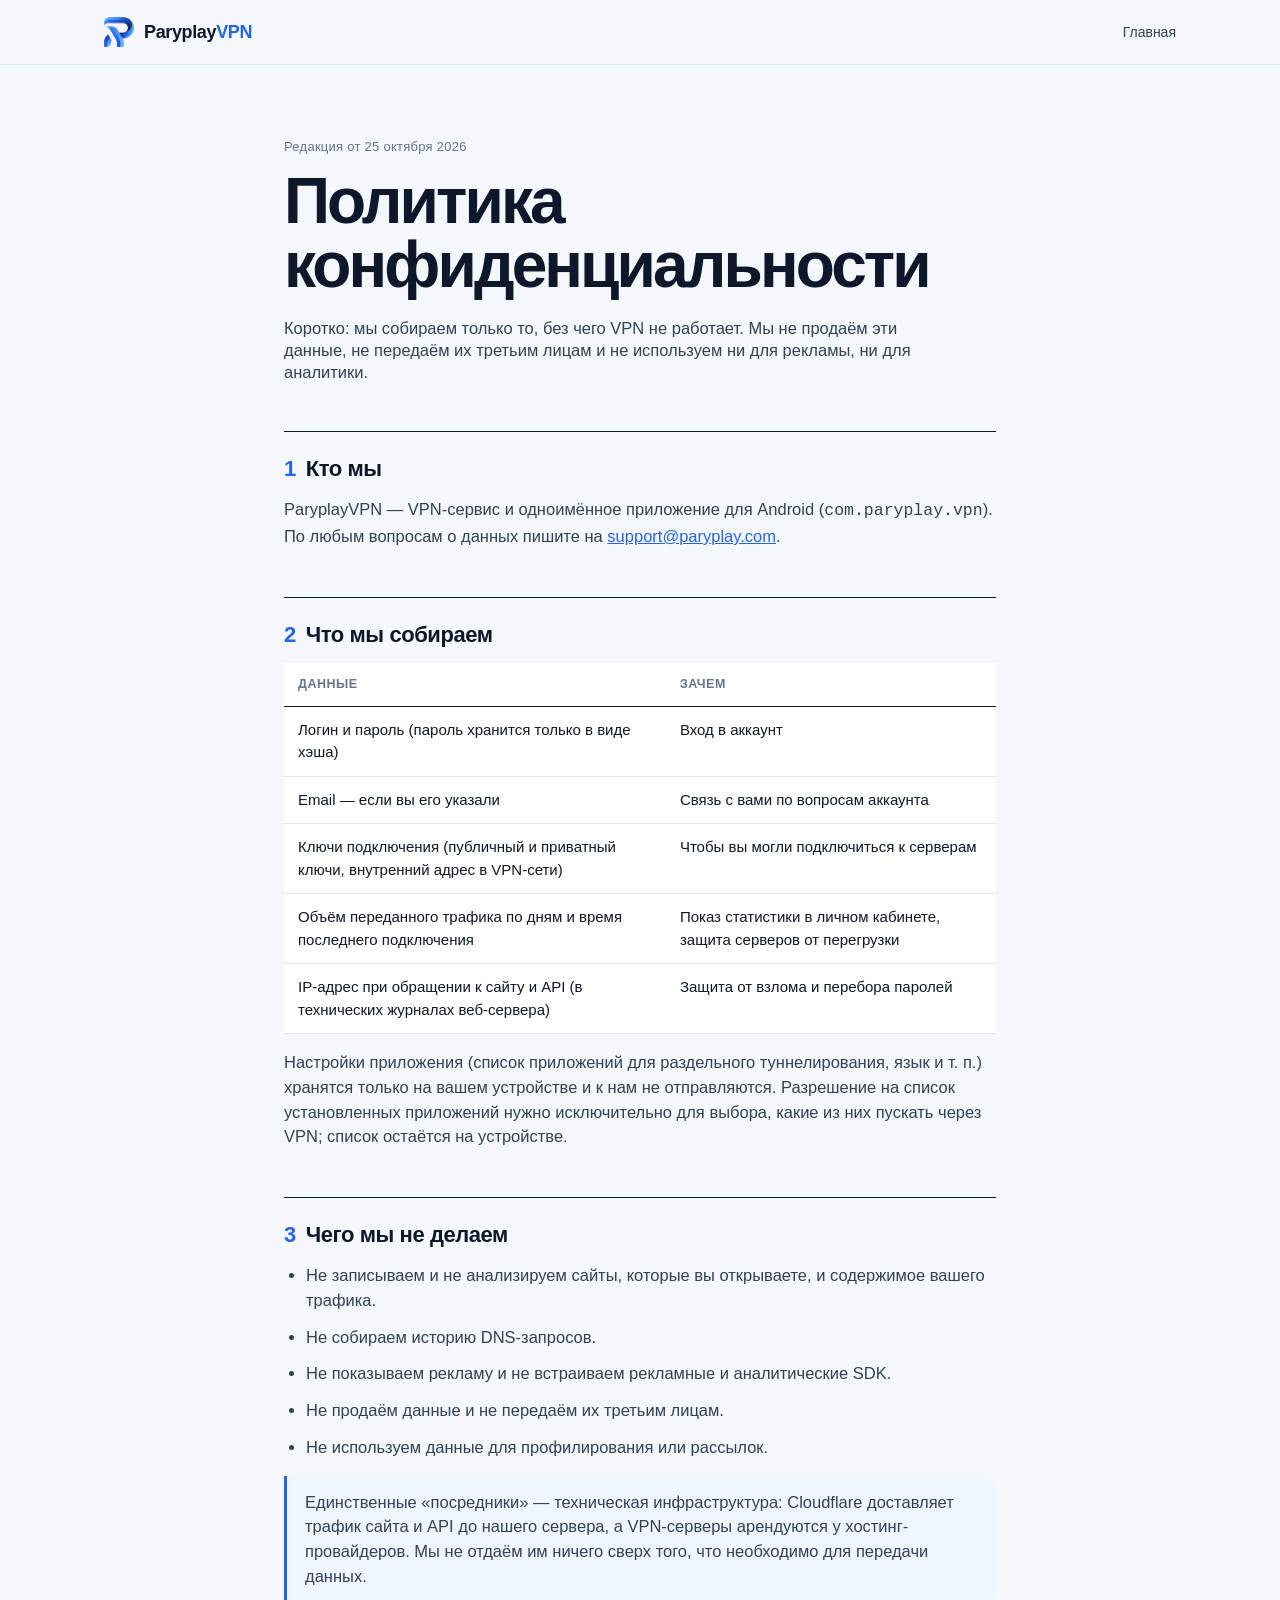
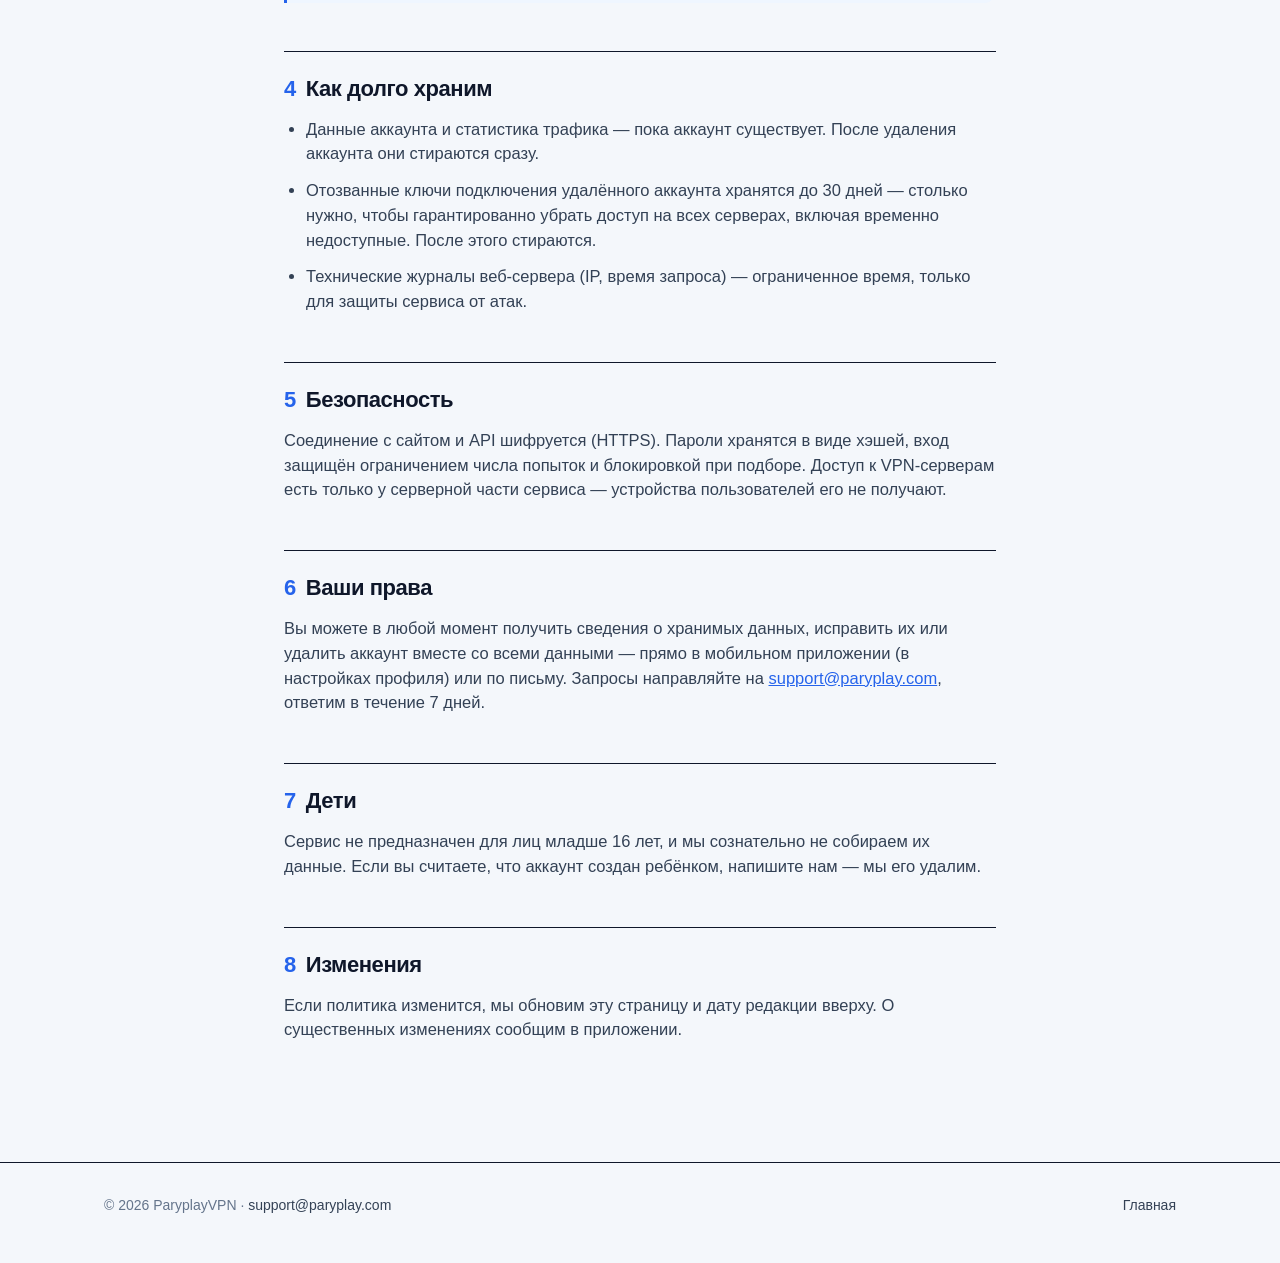
==== privacy.html @ d9c86970 "Initial commit: ParyplayVPN landing page" ====
<!DOCTYPE html>
<html lang="ru">
<head>
    <meta charset="UTF-8">
    <meta name="viewport" content="width=device-width, initial-scale=1.0">
    <title>Политика конфиденциальности — ParyplayVPN</title>
    <meta name="description" content="Какие данные собирает ParyplayVPN, зачем и как долго хранит. Мы не передаём и не используем данные ни для чего, кроме работы сервиса.">
    <link rel="icon" type="image/png" href="favicon.png">
    <link rel="stylesheet" href="site.css">
</head>
<body>
<header class="top">
    <div class="wrap">
        <a class="brand" href="./"><img src="logo.png" alt=""><span>Paryplay<b>VPN</b></span></a>
        <nav class="nav"><a href="./">Главная</a></nav>
    </div>
</header>

<main class="doc">
    <div class="eyebrow">Редакция от 25 октября 2026</div>
    <h1>Политика конфиденциальности</h1>
    <p class="lead">Коротко: мы собираем только то, без чего VPN не работает. Мы не продаём эти данные, не передаём их третьим лицам и не используем ни для рекламы, ни для аналитики.</p>

    <h2><span>1</span>Кто мы</h2>
    <p>ParyplayVPN — VPN-сервис и одноимённое приложение для Android (<code>com.paryplay.vpn</code>). По любым вопросам о данных пишите на <a href="mailto:support@paryplay.com">support@paryplay.com</a>.</p>

    <h2><span>2</span>Что мы собираем</h2>
    <table>
        <tr><th>Данные</th><th>Зачем</th></tr>
        <tr><td>Логин и пароль (пароль хранится только в виде хэша)</td><td>Вход в аккаунт</td></tr>
        <tr><td>Email — если вы его указали</td><td>Связь с вами по вопросам аккаунта</td></tr>
        <tr><td>Ключи подключения (публичный и приватный ключи, внутренний адрес в VPN-сети)</td><td>Чтобы вы могли подключиться к серверам</td></tr>
        <tr><td>Объём переданного трафика по дням и время последнего подключения</td><td>Показ статистики в личном кабинете, защита серверов от перегрузки</td></tr>
        <tr><td>IP-адрес при обращении к сайту и API (в технических журналах веб-сервера)</td><td>Защита от взлома и перебора паролей</td></tr>
    </table>
    <p>Настройки приложения (список приложений для раздельного туннелирования, язык и т. п.) хранятся только на вашем устройстве и к нам не отправляются. Разрешение на список установленных приложений нужно исключительно для выбора, какие из них пускать через VPN; список остаётся на устройстве.</p>

    <h2><span>3</span>Чего мы не делаем</h2>
    <ul>
        <li>Не записываем и не анализируем сайты, которые вы открываете, и содержимое вашего трафика.</li>
        <li>Не собираем историю DNS-запросов.</li>
        <li>Не показываем рекламу и не встраиваем рекламные и аналитические SDK.</li>
        <li>Не продаём данные и не передаём их третьим лицам.</li>
        <li>Не используем данные для профилирования или рассылок.</li>
    </ul>
    <div class="note"><p>Единственные «посредники» — техническая инфраструктура: Cloudflare доставляет трафик сайта и API до нашего сервера, а VPN-серверы арендуются у хостинг-провайдеров. Мы не отдаём им ничего сверх того, что необходимо для передачи данных.</p></div>

    <h2><span>4</span>Как долго храним</h2>
    <ul>
        <li>Данные аккаунта и статистика трафика — пока аккаунт существует. После удаления аккаунта они стираются сразу.</li>
        <li>Отозванные ключи подключения удалённого аккаунта хранятся до 30 дней — столько нужно, чтобы гарантированно убрать доступ на всех серверах, включая временно недоступные. После этого стираются.</li>
        <li>Технические журналы веб-сервера (IP, время запроса) — ограниченное время, только для защиты сервиса от атак.</li>
    </ul>

    <h2><span>5</span>Безопасность</h2>
    <p>Соединение с сайтом и API шифруется (HTTPS). Пароли хранятся в виде хэшей, вход защищён ограничением числа попыток и блокировкой при подборе. Доступ к VPN-серверам есть только у серверной части сервиса — устройства пользователей его не получают.</p>

    <h2><span>6</span>Ваши права</h2>
    <p>Вы можете в любой момент получить сведения о хранимых данных, исправить их или удалить аккаунт вместе со всеми данными — прямо в мобильном приложении (в настройках профиля) или по письму. Запросы направляйте на <a href="mailto:support@paryplay.com">support@paryplay.com</a>, ответим в течение 7 дней.</p>

    <h2><span>7</span>Дети</h2>
    <p>Сервис не предназначен для лиц младше 16 лет, и мы сознательно не собираем их данные. Если вы считаете, что аккаунт создан ребёнком, напишите нам — мы его удалим.</p>

    <h2><span>8</span>Изменения</h2>
    <p>Если политика изменится, мы обновим эту страницу и дату редакции вверху. О существенных изменениях сообщим в приложении.</p>
</main>

<footer class="foot">
    <div class="wrap">
        <div>© 2026 ParyplayVPN · <a href="mailto:support@paryplay.com">support@paryplay.com</a></div>
        <nav><a href="./">Главная</a></nav>
    </div>
</footer>
</body>
</html>
---- site.css ----
/* Общие стили публичных страниц ParyplayVPN. Палитра — как в мобильном приложении (app/lib/theme/style.dart). */
:root {
    --bg: #F4F7FB; --surface: #fff; --text: #0F172A; --text-2: #334155; --muted: #64748B;
    --line: #E2E8F0; --line-strong: #CBD5E1; --primary: #2563EB; --primary-hover: #1D4ED8;
    --primary-soft: #EFF6FF; --danger: #DC2626; --ok: #16A34A; --ease: cubic-bezier(.2, .8, .2, 1);
}
* { box-sizing: border-box; margin: 0; padding: 0; }
html { scroll-behavior: smooth; }
body {
    font-family: "Helvetica Neue", Helvetica, Arial, "Segoe UI", sans-serif; background: var(--bg); color: var(--text);
    line-height: 1.5; -webkit-font-smoothing: antialiased; overflow-x: hidden;
}
a { color: inherit; }
button, input { font: inherit; color: inherit; }
.wrap { max-width: 1120px; margin: 0 auto; padding: 0 24px; }

/* Шапка */
.top { position: sticky; top: 0; z-index: 10; background: rgba(244, 247, 251, .88); backdrop-filter: blur(12px); border-bottom: 1px solid var(--line); }
.top .wrap { display: flex; align-items: center; justify-content: space-between; height: 64px; gap: 16px; }
.brand { display: flex; align-items: center; gap: 10px; text-decoration: none; font-weight: 700; letter-spacing: -.02em; font-size: 18px; }
.brand img { width: 30px; height: 30px; }
.brand b { color: var(--primary); font-weight: 700; }
.nav { display: flex; align-items: center; gap: 28px; font-size: 14px; }
.nav a { text-decoration: none; color: var(--text-2); transition: color .15s; }
.nav a:hover { color: var(--primary); }
.nav .btn-line { padding: 8px 16px; border: 1px solid var(--text); border-radius: 999px; color: var(--text); }
.nav .btn-line:hover { background: var(--text); color: #fff; }

/* Кнопки */
.btn {
    display: inline-flex; align-items: center; justify-content: center; gap: 10px; height: 52px; padding: 0 28px; border: 0;
    border-radius: 14px; background: var(--primary); color: #fff; font-weight: 600; font-size: 16px; text-decoration: none; cursor: pointer;
    box-shadow: 0 12px 28px -12px rgba(37, 99, 235, .8); transition: background .18s var(--ease), transform .12s var(--ease);
}
.btn:hover { background: var(--primary-hover); }
.btn:active { transform: scale(.98); }
.btn.ghost { background: transparent; color: var(--text); box-shadow: inset 0 0 0 1px var(--text); }
.btn.ghost:hover { background: var(--text); color: #fff; }
.btn.danger { background: var(--danger); box-shadow: 0 12px 28px -14px rgba(220, 38, 38, .8); }
.btn:disabled { opacity: .6; cursor: wait; }

/* Типографика */
.eyebrow { font-size: 13px; color: var(--muted); letter-spacing: .02em; }
h1.huge { font-size: clamp(44px, 9vw, 112px); line-height: .95; letter-spacing: -.05em; font-weight: 800; }
h2.big { font-size: clamp(30px, 5vw, 56px); line-height: 1.02; letter-spacing: -.04em; font-weight: 800; }
.lead { font-size: clamp(18px, 2.2vw, 24px); line-height: 1.35; color: var(--text-2); max-width: 640px; }
.accent { color: var(--primary); }

/* Подвал */
.foot { border-top: 1px solid var(--text); margin-top: 120px; padding: 32px 0 48px; font-size: 14px; color: var(--muted); }
.foot .wrap { display: flex; flex-wrap: wrap; justify-content: space-between; gap: 16px 32px; }
.foot nav { display: flex; flex-wrap: wrap; gap: 8px 24px; }
.foot a { text-decoration: none; color: var(--text-2); }
.foot a:hover { color: var(--primary); }

/* Текстовые страницы (политика, удаление аккаунта) */
.doc { max-width: 760px; margin: 0 auto; padding: 72px 24px 0; }
.doc h1 { font-size: clamp(36px, 7vw, 64px); line-height: 1; letter-spacing: -.045em; font-weight: 800; margin: 12px 0 20px; }
.doc .lead { margin-bottom: 8px; }
.doc h2 { font-size: 22px; letter-spacing: -.02em; margin: 48px 0 12px; padding-top: 20px; border-top: 1px solid var(--text); }
.doc h2 span { color: var(--primary); margin-right: 10px; font-variant-numeric: tabular-nums; }
.doc p, .doc li { font-size: 16.5px; color: var(--text-2); margin-bottom: 12px; }
.doc ul { padding-left: 22px; margin-bottom: 12px; }
.doc ol.steps { list-style: none; counter-reset: s; padding: 0; }
.doc ol.steps li { counter-increment: s; position: relative; padding: 0 0 18px 56px; margin: 0; }
.doc ol.steps li::before {
    content: counter(s); position: absolute; left: 0; top: -4px; width: 38px; height: 38px; border-radius: 50%;
    background: var(--primary); color: #fff; font-weight: 700; display: grid; place-items: center;
}
.doc table { width: 100%; border-collapse: collapse; font-size: 15px; margin: 8px 0 16px; background: var(--surface); }
.doc th, .doc td { text-align: left; padding: 12px 14px; border-bottom: 1px solid var(--line); vertical-align: top; }
.doc th { font-size: 12.5px; color: var(--muted); font-weight: 600; text-transform: uppercase; letter-spacing: .04em; border-bottom-color: var(--text); }
.doc a { color: var(--primary); }
.note { background: var(--primary-soft); border-left: 3px solid var(--primary); padding: 14px 18px; border-radius: 0 12px 12px 0; margin: 16px 0; }
.note p:last-child { margin-bottom: 0; }

@media (max-width: 640px) {
    .nav a:not(.btn-line) { display: none; }
    .doc { padding-top: 40px; }
    .doc table { display: block; overflow-x: auto; }
}
@media (prefers-reduced-motion: reduce) { * { animation: none !important; transition: none !important; scroll-behavior: auto !important; } }
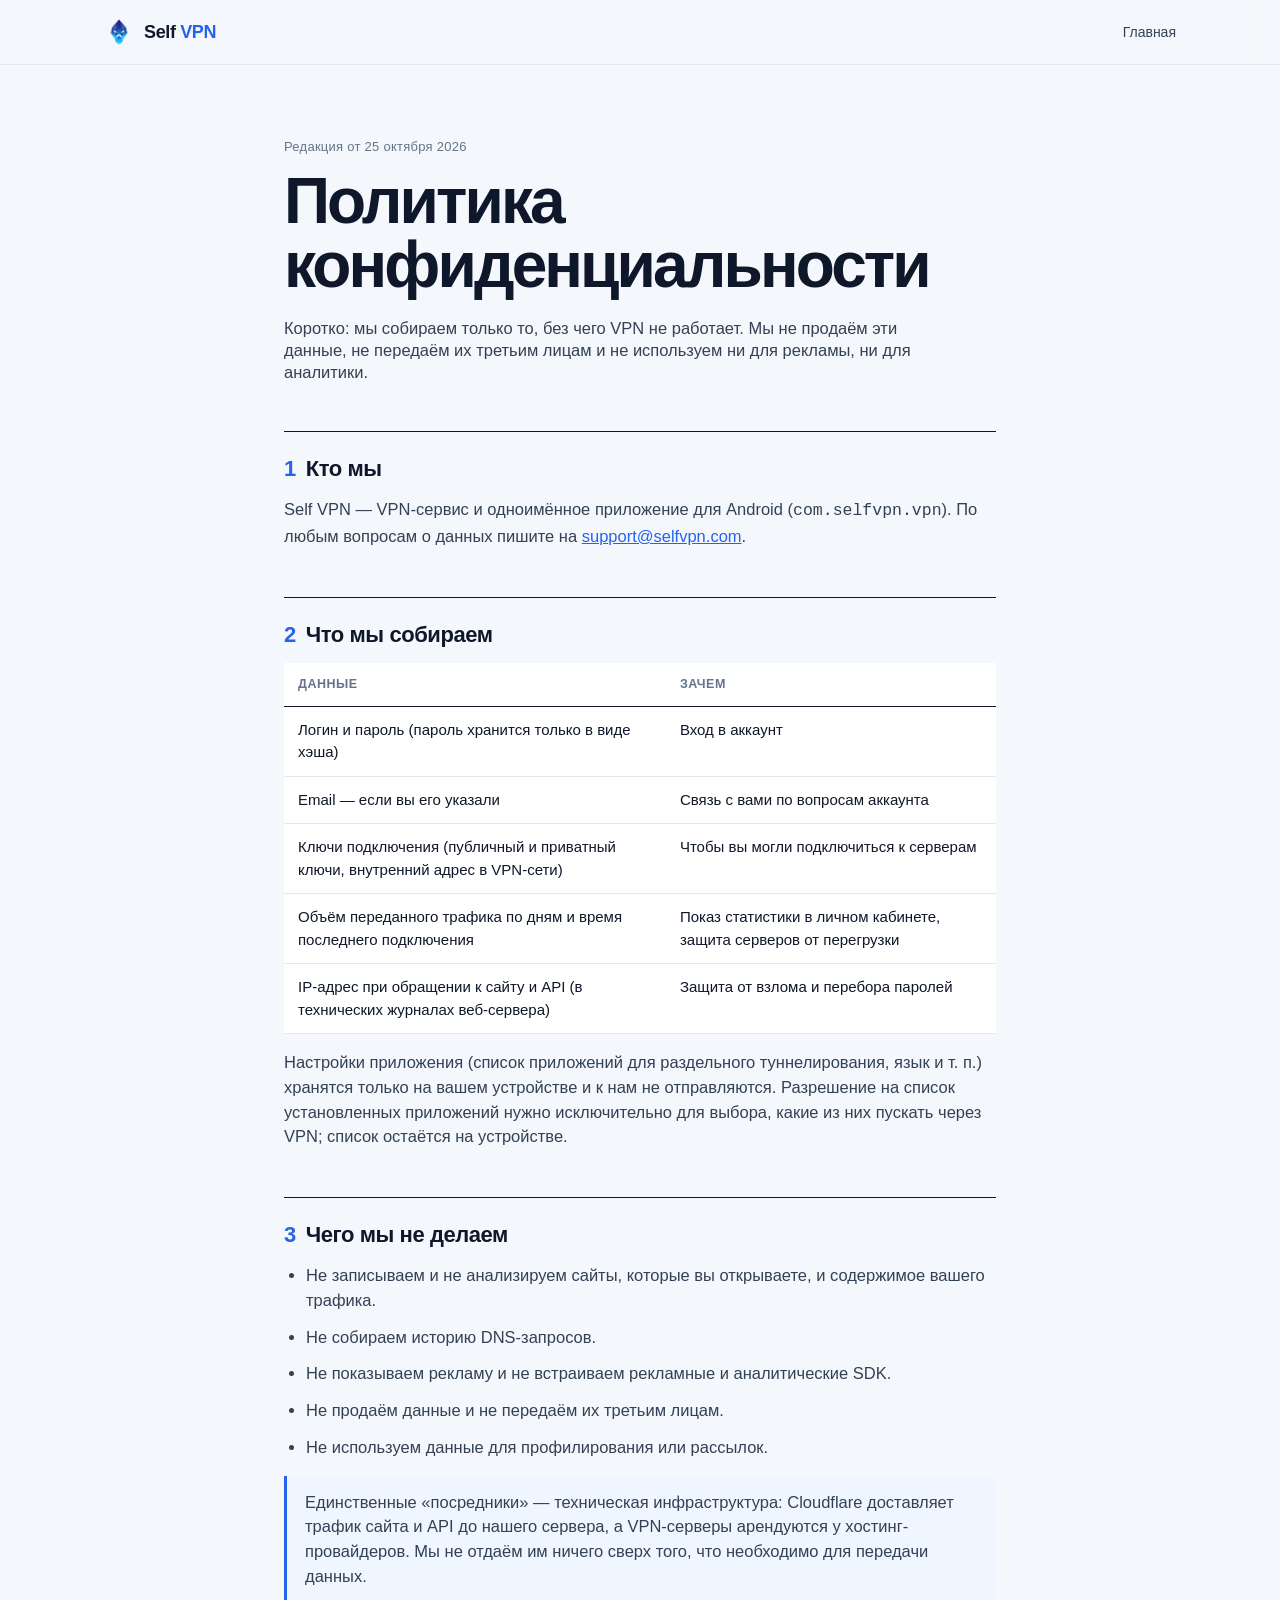
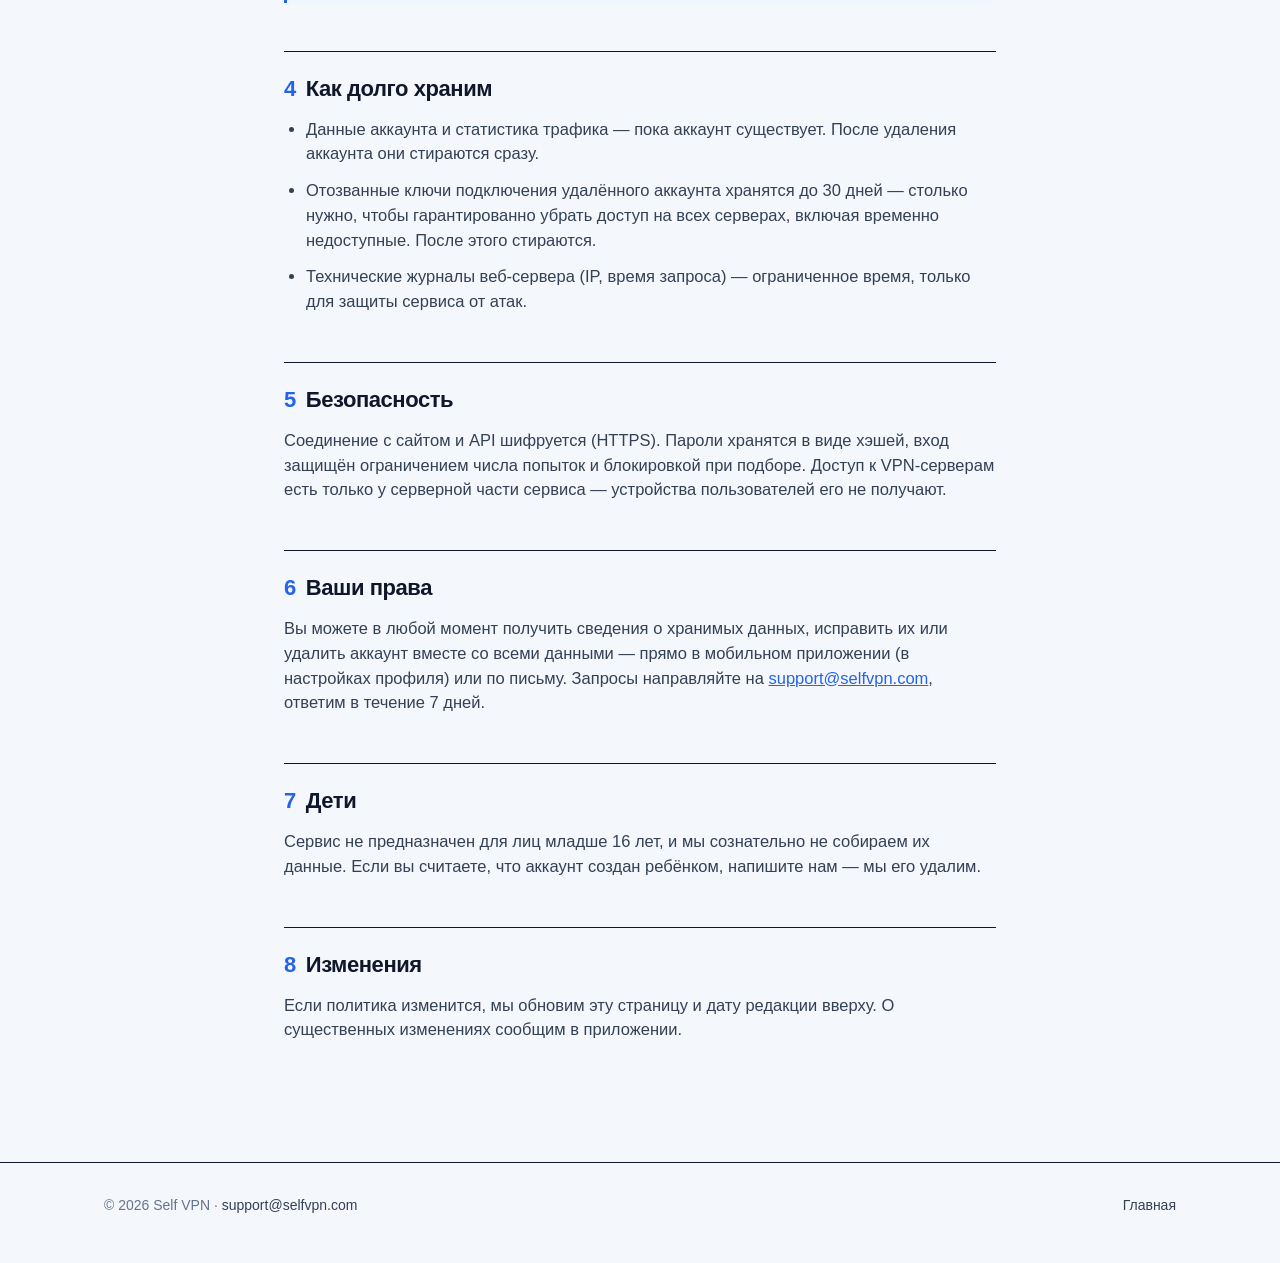
==== commit d7506d93: "feat: update branding and add hero mascot and background assets to landing page" ====
--- a/privacy.html
+++ b/privacy.html
@@ -3,15 +3,15 @@
 <head>
     <meta charset="UTF-8">
     <meta name="viewport" content="width=device-width, initial-scale=1.0">
-    <title>Политика конфиденциальности — ParyplayVPN</title>
-    <meta name="description" content="Какие данные собирает ParyplayVPN, зачем и как долго хранит. Мы не передаём и не используем данные ни для чего, кроме работы сервиса.">
+    <title>Политика конфиденциальности — Self VPN</title>
+    <meta name="description" content="Какие данные собирает Self VPN, зачем и как долго хранит. Мы не передаём и не используем данные ни для чего, кроме работы сервиса.">
     <link rel="icon" type="image/png" href="favicon.png">
     <link rel="stylesheet" href="site.css">
 </head>
 <body>
 <header class="top">
     <div class="wrap">
-        <a class="brand" href="./"><img src="logo.png" alt=""><span>Paryplay<b>VPN</b></span></a>
+        <a class="brand" href="./"><img src="logo.png" alt=""><span>Self <b>VPN</b></span></a>
         <nav class="nav"><a href="./">Главная</a></nav>
     </div>
 </header>
@@ -22,7 +22,7 @@
     <p class="lead">Коротко: мы собираем только то, без чего VPN не работает. Мы не продаём эти данные, не передаём их третьим лицам и не используем ни для рекламы, ни для аналитики.</p>
 
     <h2><span>1</span>Кто мы</h2>
-    <p>ParyplayVPN — VPN-сервис и одноимённое приложение для Android (<code>com.paryplay.vpn</code>). По любым вопросам о данных пишите на <a href="mailto:support@paryplay.com">support@paryplay.com</a>.</p>
+    <p>Self VPN — VPN-сервис и одноимённое приложение для Android (<code>com.selfvpn.vpn</code>). По любым вопросам о данных пишите на <a href="mailto:support@selfvpn.com">support@selfvpn.com</a>.</p>
 
     <h2><span>2</span>Что мы собираем</h2>
     <table>
@@ -56,7 +56,7 @@
     <p>Соединение с сайтом и API шифруется (HTTPS). Пароли хранятся в виде хэшей, вход защищён ограничением числа попыток и блокировкой при подборе. Доступ к VPN-серверам есть только у серверной части сервиса — устройства пользователей его не получают.</p>
 
     <h2><span>6</span>Ваши права</h2>
-    <p>Вы можете в любой момент получить сведения о хранимых данных, исправить их или удалить аккаунт вместе со всеми данными — прямо в мобильном приложении (в настройках профиля) или по письму. Запросы направляйте на <a href="mailto:support@paryplay.com">support@paryplay.com</a>, ответим в течение 7 дней.</p>
+    <p>Вы можете в любой момент получить сведения о хранимых данных, исправить их или удалить аккаунт вместе со всеми данными — прямо в мобильном приложении (в настройках профиля) или по письму. Запросы направляйте на <a href="mailto:support@selfvpn.com">support@selfvpn.com</a>, ответим в течение 7 дней.</p>
 
     <h2><span>7</span>Дети</h2>
     <p>Сервис не предназначен для лиц младше 16 лет, и мы сознательно не собираем их данные. Если вы считаете, что аккаунт создан ребёнком, напишите нам — мы его удалим.</p>
@@ -67,7 +67,7 @@
 
 <footer class="foot">
     <div class="wrap">
-        <div>© 2026 ParyplayVPN · <a href="mailto:support@paryplay.com">support@paryplay.com</a></div>
+        <div>© 2026 Self VPN · <a href="mailto:support@selfvpn.com">support@selfvpn.com</a></div>
         <nav><a href="./">Главная</a></nav>
     </div>
 </footer>
--- a/site.css
+++ b/site.css
@@ -1,4 +1,4 @@
-/* Общие стили публичных страниц ParyplayVPN. Палитра — как в мобильном приложении (app/lib/theme/style.dart). */
+/* Общие стили публичных страниц Self VPN. Палитра — как в мобильном приложении (app/lib/theme/style.dart). */
 :root {
     --bg: #F4F7FB; --surface: #fff; --text: #0F172A; --text-2: #334155; --muted: #64748B;
     --line: #E2E8F0; --line-strong: #CBD5E1; --primary: #2563EB; --primary-hover: #1D4ED8;
@@ -80,3 +80,35 @@
     .doc table { display: block; overflow-x: auto; }
 }
 @media (prefers-reduced-motion: reduce) { * { animation: none !important; transition: none !important; scroll-behavior: auto !important; } }
+
+/* Hero Mascot Background Accent */
+.hero { position: relative; }
+.hero-mascot {
+    position: absolute; right: -10px; top: 15px; width: 320px; max-width: 45vw; opacity: 0.14; pointer-events: none;
+    filter: drop-shadow(0 20px 40px rgba(37, 99, 235, 0.35));
+    animation: mascotFloat 8s ease-in-out infinite alternate;
+    z-index: 0;
+}
+@keyframes mascotFloat {
+    0% { transform: translateY(0px) rotate(0deg); }
+    100% { transform: translateY(-14px) rotate(2deg); }
+}
+.phone-box { position: relative; z-index: 1; }
+.hero > div:first-child { position: relative; z-index: 1; }
+
+.screen {
+    background: #F4F7FB;
+    position: relative; overflow: hidden;
+}
+.screen::before {
+    content: ""; position: absolute; right: -18%; top: 25%; width: 85%; height: 55%;
+    background: url('mascot_hero.png') center/contain no-repeat;
+    opacity: 0.08; pointer-events: none;
+}
+
+.final {
+    position: relative; overflow: hidden;
+    background: #0F172A url('card_bg.jpg') center/cover no-repeat !important;
+    box-shadow: 0 30px 60px -20px rgba(15, 23, 42, 0.55);
+}
+.brand img { border-radius: 7px; }
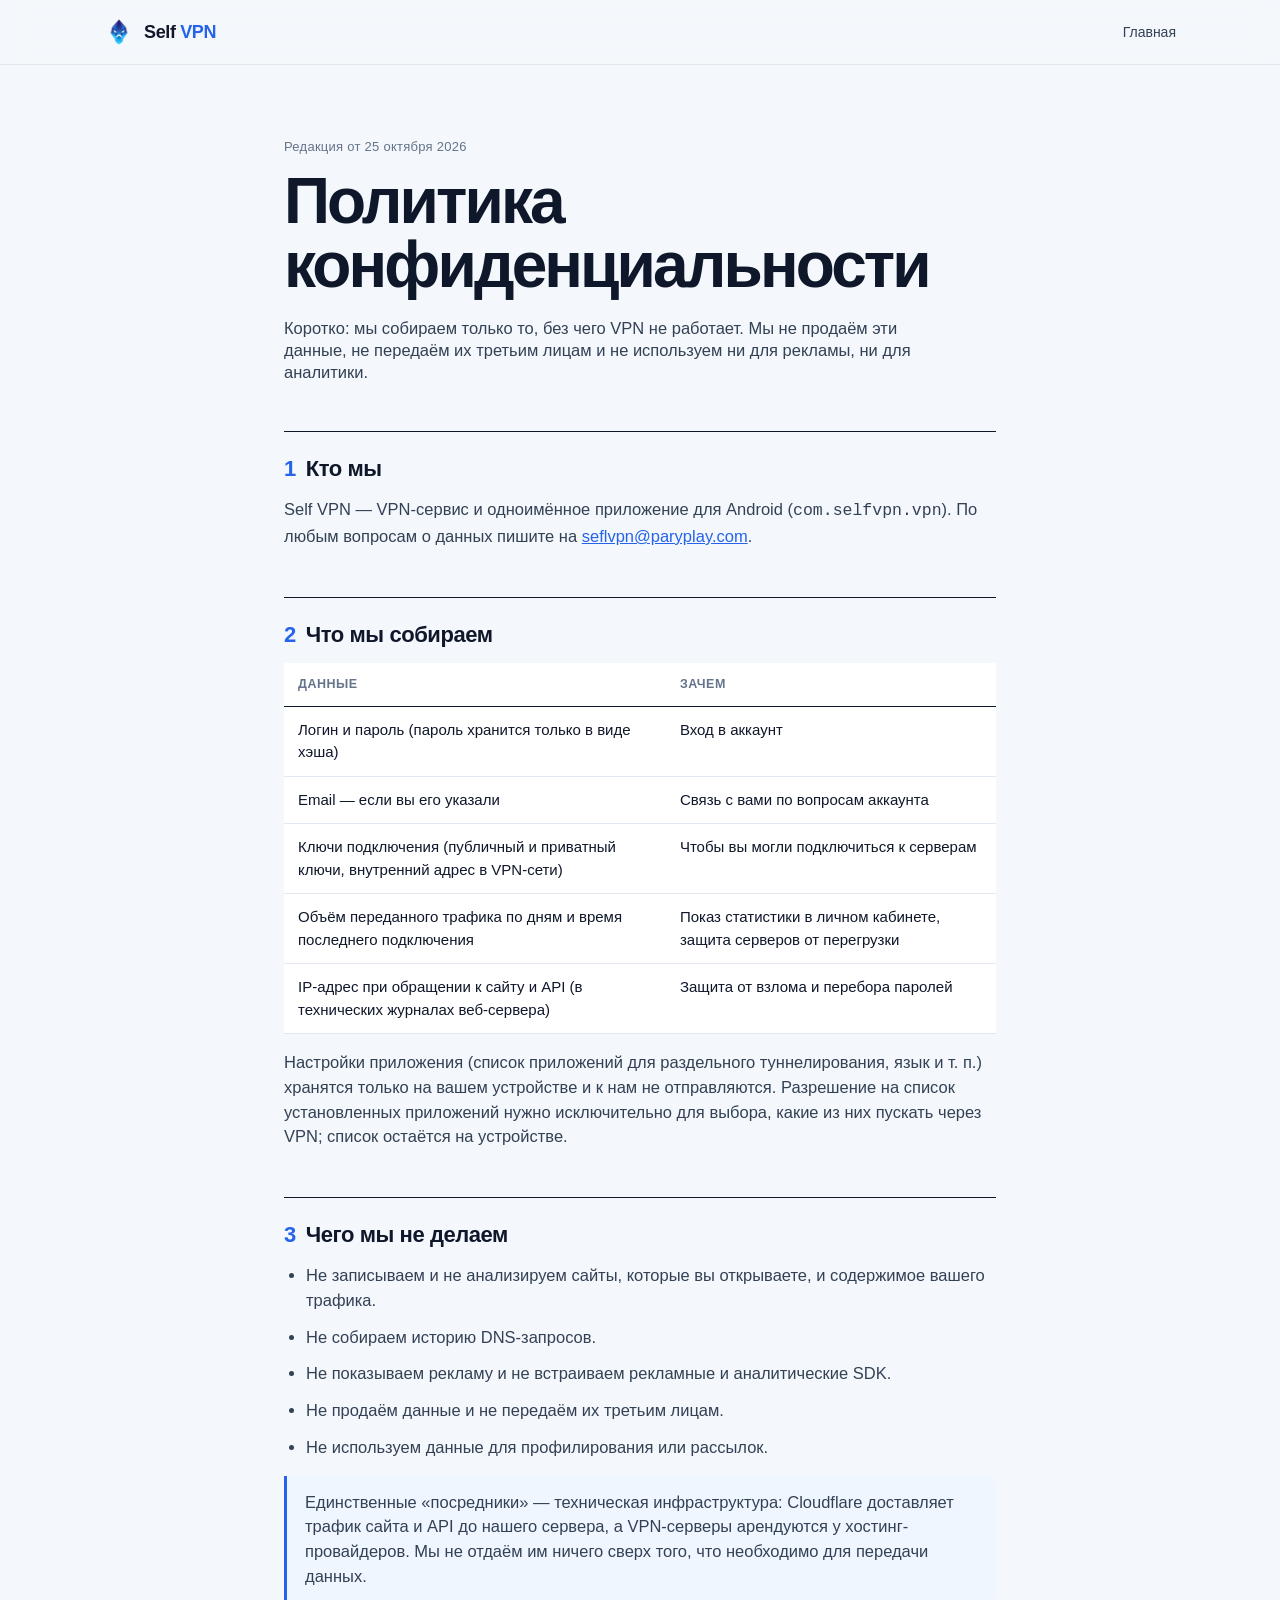
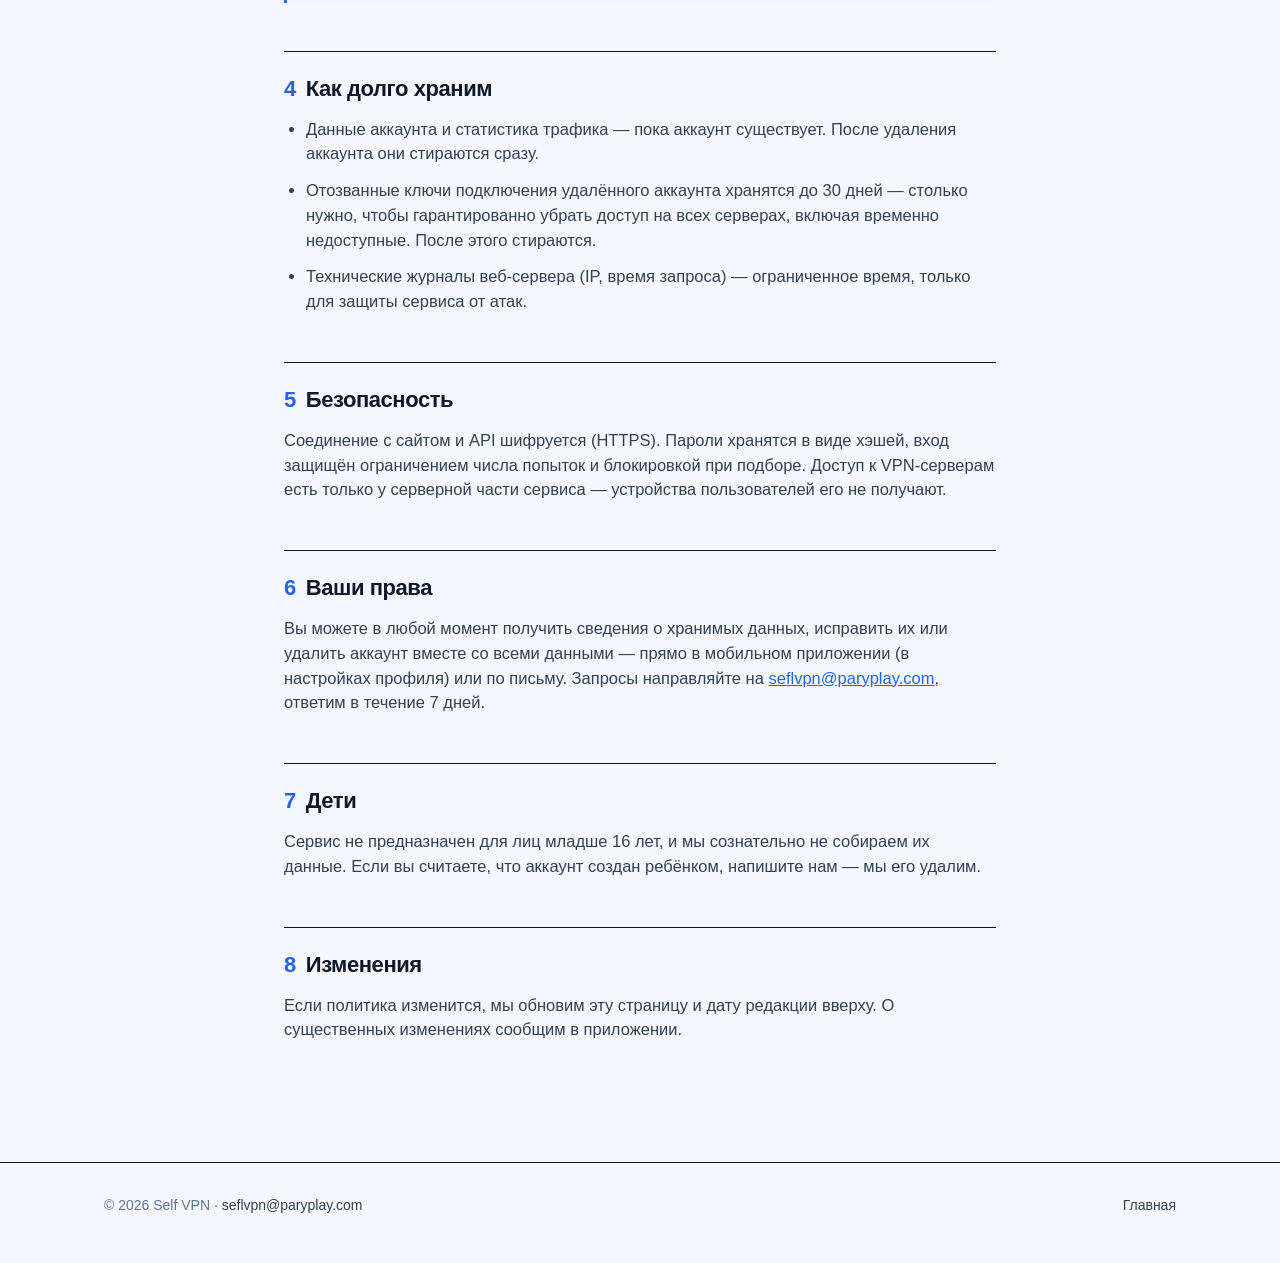
==== commit eee5c85e: "update privacy policy and landing page content" ====
--- a/privacy.html
+++ b/privacy.html
@@ -1,75 +1,114 @@
 <!DOCTYPE html>
 <html lang="ru">
+
 <head>
     <meta charset="UTF-8">
     <meta name="viewport" content="width=device-width, initial-scale=1.0">
     <title>Политика конфиденциальности — Self VPN</title>
-    <meta name="description" content="Какие данные собирает Self VPN, зачем и как долго хранит. Мы не передаём и не используем данные ни для чего, кроме работы сервиса.">
+    <meta name="description"
+        content="Какие данные собирает Self VPN, зачем и как долго хранит. Мы не передаём и не используем данные ни для чего, кроме работы сервиса.">
     <link rel="icon" type="image/png" href="favicon.png">
     <link rel="stylesheet" href="site.css">
 </head>
+
 <body>
-<header class="top">
-    <div class="wrap">
-        <a class="brand" href="./"><img src="logo.png" alt=""><span>Self <b>VPN</b></span></a>
-        <nav class="nav"><a href="./">Главная</a></nav>
-    </div>
-</header>
+    <header class="top">
+        <div class="wrap">
+            <a class="brand" href="./"><img src="logo.png" alt=""><span>Self <b>VPN</b></span></a>
+            <nav class="nav"><a href="./">Главная</a></nav>
+        </div>
+    </header>
 
-<main class="doc">
-    <div class="eyebrow">Редакция от 25 октября 2026</div>
-    <h1>Политика конфиденциальности</h1>
-    <p class="lead">Коротко: мы собираем только то, без чего VPN не работает. Мы не продаём эти данные, не передаём их третьим лицам и не используем ни для рекламы, ни для аналитики.</p>
+    <main class="doc">
+        <div class="eyebrow">Редакция от 25 октября 2026</div>
+        <h1>Политика конфиденциальности</h1>
+        <p class="lead">Коротко: мы собираем только то, без чего VPN не работает. Мы не продаём эти данные, не передаём
+            их третьим лицам и не используем ни для рекламы, ни для аналитики.</p>
 
-    <h2><span>1</span>Кто мы</h2>
-    <p>Self VPN — VPN-сервис и одноимённое приложение для Android (<code>com.selfvpn.vpn</code>). По любым вопросам о данных пишите на <a href="mailto:support@selfvpn.com">support@selfvpn.com</a>.</p>
+        <h2><span>1</span>Кто мы</h2>
+        <p>Self VPN — VPN-сервис и одноимённое приложение для Android (<code>com.selfvpn.vpn</code>). По любым вопросам
+            о данных пишите на <a href="mailto:seflvpn@paryplay.com">seflvpn@paryplay.com</a>.</p>
 
-    <h2><span>2</span>Что мы собираем</h2>
-    <table>
-        <tr><th>Данные</th><th>Зачем</th></tr>
-        <tr><td>Логин и пароль (пароль хранится только в виде хэша)</td><td>Вход в аккаунт</td></tr>
-        <tr><td>Email — если вы его указали</td><td>Связь с вами по вопросам аккаунта</td></tr>
-        <tr><td>Ключи подключения (публичный и приватный ключи, внутренний адрес в VPN-сети)</td><td>Чтобы вы могли подключиться к серверам</td></tr>
-        <tr><td>Объём переданного трафика по дням и время последнего подключения</td><td>Показ статистики в личном кабинете, защита серверов от перегрузки</td></tr>
-        <tr><td>IP-адрес при обращении к сайту и API (в технических журналах веб-сервера)</td><td>Защита от взлома и перебора паролей</td></tr>
-    </table>
-    <p>Настройки приложения (список приложений для раздельного туннелирования, язык и т. п.) хранятся только на вашем устройстве и к нам не отправляются. Разрешение на список установленных приложений нужно исключительно для выбора, какие из них пускать через VPN; список остаётся на устройстве.</p>
+        <h2><span>2</span>Что мы собираем</h2>
+        <table>
+            <tr>
+                <th>Данные</th>
+                <th>Зачем</th>
+            </tr>
+            <tr>
+                <td>Логин и пароль (пароль хранится только в виде хэша)</td>
+                <td>Вход в аккаунт</td>
+            </tr>
+            <tr>
+                <td>Email — если вы его указали</td>
+                <td>Связь с вами по вопросам аккаунта</td>
+            </tr>
+            <tr>
+                <td>Ключи подключения (публичный и приватный ключи, внутренний адрес в VPN-сети)</td>
+                <td>Чтобы вы могли подключиться к серверам</td>
+            </tr>
+            <tr>
+                <td>Объём переданного трафика по дням и время последнего подключения</td>
+                <td>Показ статистики в личном кабинете, защита серверов от перегрузки</td>
+            </tr>
+            <tr>
+                <td>IP-адрес при обращении к сайту и API (в технических журналах веб-сервера)</td>
+                <td>Защита от взлома и перебора паролей</td>
+            </tr>
+        </table>
+        <p>Настройки приложения (список приложений для раздельного туннелирования, язык и т. п.) хранятся только на
+            вашем устройстве и к нам не отправляются. Разрешение на список установленных приложений нужно исключительно
+            для выбора, какие из них пускать через VPN; список остаётся на устройстве.</p>
 
-    <h2><span>3</span>Чего мы не делаем</h2>
-    <ul>
-        <li>Не записываем и не анализируем сайты, которые вы открываете, и содержимое вашего трафика.</li>
-        <li>Не собираем историю DNS-запросов.</li>
-        <li>Не показываем рекламу и не встраиваем рекламные и аналитические SDK.</li>
-        <li>Не продаём данные и не передаём их третьим лицам.</li>
-        <li>Не используем данные для профилирования или рассылок.</li>
-    </ul>
-    <div class="note"><p>Единственные «посредники» — техническая инфраструктура: Cloudflare доставляет трафик сайта и API до нашего сервера, а VPN-серверы арендуются у хостинг-провайдеров. Мы не отдаём им ничего сверх того, что необходимо для передачи данных.</p></div>
+        <h2><span>3</span>Чего мы не делаем</h2>
+        <ul>
+            <li>Не записываем и не анализируем сайты, которые вы открываете, и содержимое вашего трафика.</li>
+            <li>Не собираем историю DNS-запросов.</li>
+            <li>Не показываем рекламу и не встраиваем рекламные и аналитические SDK.</li>
+            <li>Не продаём данные и не передаём их третьим лицам.</li>
+            <li>Не используем данные для профилирования или рассылок.</li>
+        </ul>
+        <div class="note">
+            <p>Единственные «посредники» — техническая инфраструктура: Cloudflare доставляет трафик сайта и API до
+                нашего сервера, а VPN-серверы арендуются у хостинг-провайдеров. Мы не отдаём им ничего сверх того, что
+                необходимо для передачи данных.</p>
+        </div>
 
-    <h2><span>4</span>Как долго храним</h2>
-    <ul>
-        <li>Данные аккаунта и статистика трафика — пока аккаунт существует. После удаления аккаунта они стираются сразу.</li>
-        <li>Отозванные ключи подключения удалённого аккаунта хранятся до 30 дней — столько нужно, чтобы гарантированно убрать доступ на всех серверах, включая временно недоступные. После этого стираются.</li>
-        <li>Технические журналы веб-сервера (IP, время запроса) — ограниченное время, только для защиты сервиса от атак.</li>
-    </ul>
+        <h2><span>4</span>Как долго храним</h2>
+        <ul>
+            <li>Данные аккаунта и статистика трафика — пока аккаунт существует. После удаления аккаунта они стираются
+                сразу.</li>
+            <li>Отозванные ключи подключения удалённого аккаунта хранятся до 30 дней — столько нужно, чтобы
+                гарантированно убрать доступ на всех серверах, включая временно недоступные. После этого стираются.</li>
+            <li>Технические журналы веб-сервера (IP, время запроса) — ограниченное время, только для защиты сервиса от
+                атак.</li>
+        </ul>
 
-    <h2><span>5</span>Безопасность</h2>
-    <p>Соединение с сайтом и API шифруется (HTTPS). Пароли хранятся в виде хэшей, вход защищён ограничением числа попыток и блокировкой при подборе. Доступ к VPN-серверам есть только у серверной части сервиса — устройства пользователей его не получают.</p>
+        <h2><span>5</span>Безопасность</h2>
+        <p>Соединение с сайтом и API шифруется (HTTPS). Пароли хранятся в виде хэшей, вход защищён ограничением числа
+            попыток и блокировкой при подборе. Доступ к VPN-серверам есть только у серверной части сервиса — устройства
+            пользователей его не получают.</p>
 
-    <h2><span>6</span>Ваши права</h2>
-    <p>Вы можете в любой момент получить сведения о хранимых данных, исправить их или удалить аккаунт вместе со всеми данными — прямо в мобильном приложении (в настройках профиля) или по письму. Запросы направляйте на <a href="mailto:support@selfvpn.com">support@selfvpn.com</a>, ответим в течение 7 дней.</p>
+        <h2><span>6</span>Ваши права</h2>
+        <p>Вы можете в любой момент получить сведения о хранимых данных, исправить их или удалить аккаунт вместе со
+            всеми данными — прямо в мобильном приложении (в настройках профиля) или по письму. Запросы направляйте на <a
+                href="mailto:seflvpn@paryplay.com">seflvpn@paryplay.com</a>, ответим в течение 7 дней.</p>
 
-    <h2><span>7</span>Дети</h2>
-    <p>Сервис не предназначен для лиц младше 16 лет, и мы сознательно не собираем их данные. Если вы считаете, что аккаунт создан ребёнком, напишите нам — мы его удалим.</p>
+        <h2><span>7</span>Дети</h2>
+        <p>Сервис не предназначен для лиц младше 16 лет, и мы сознательно не собираем их данные. Если вы считаете, что
+            аккаунт создан ребёнком, напишите нам — мы его удалим.</p>
 
-    <h2><span>8</span>Изменения</h2>
-    <p>Если политика изменится, мы обновим эту страницу и дату редакции вверху. О существенных изменениях сообщим в приложении.</p>
-</main>
+        <h2><span>8</span>Изменения</h2>
+        <p>Если политика изменится, мы обновим эту страницу и дату редакции вверху. О существенных изменениях сообщим в
+            приложении.</p>
+    </main>
 
-<footer class="foot">
-    <div class="wrap">
-        <div>© 2026 Self VPN · <a href="mailto:support@selfvpn.com">support@selfvpn.com</a></div>
-        <nav><a href="./">Главная</a></nav>
-    </div>
-</footer>
+    <footer class="foot">
+        <div class="wrap">
+            <div>© 2026 Self VPN · <a href="mailto:seflvpn@paryplay.com">seflvpn@paryplay.com</a></div>
+            <nav><a href="./">Главная</a></nav>
+        </div>
+    </footer>
 </body>
-</html>
+
+</html>
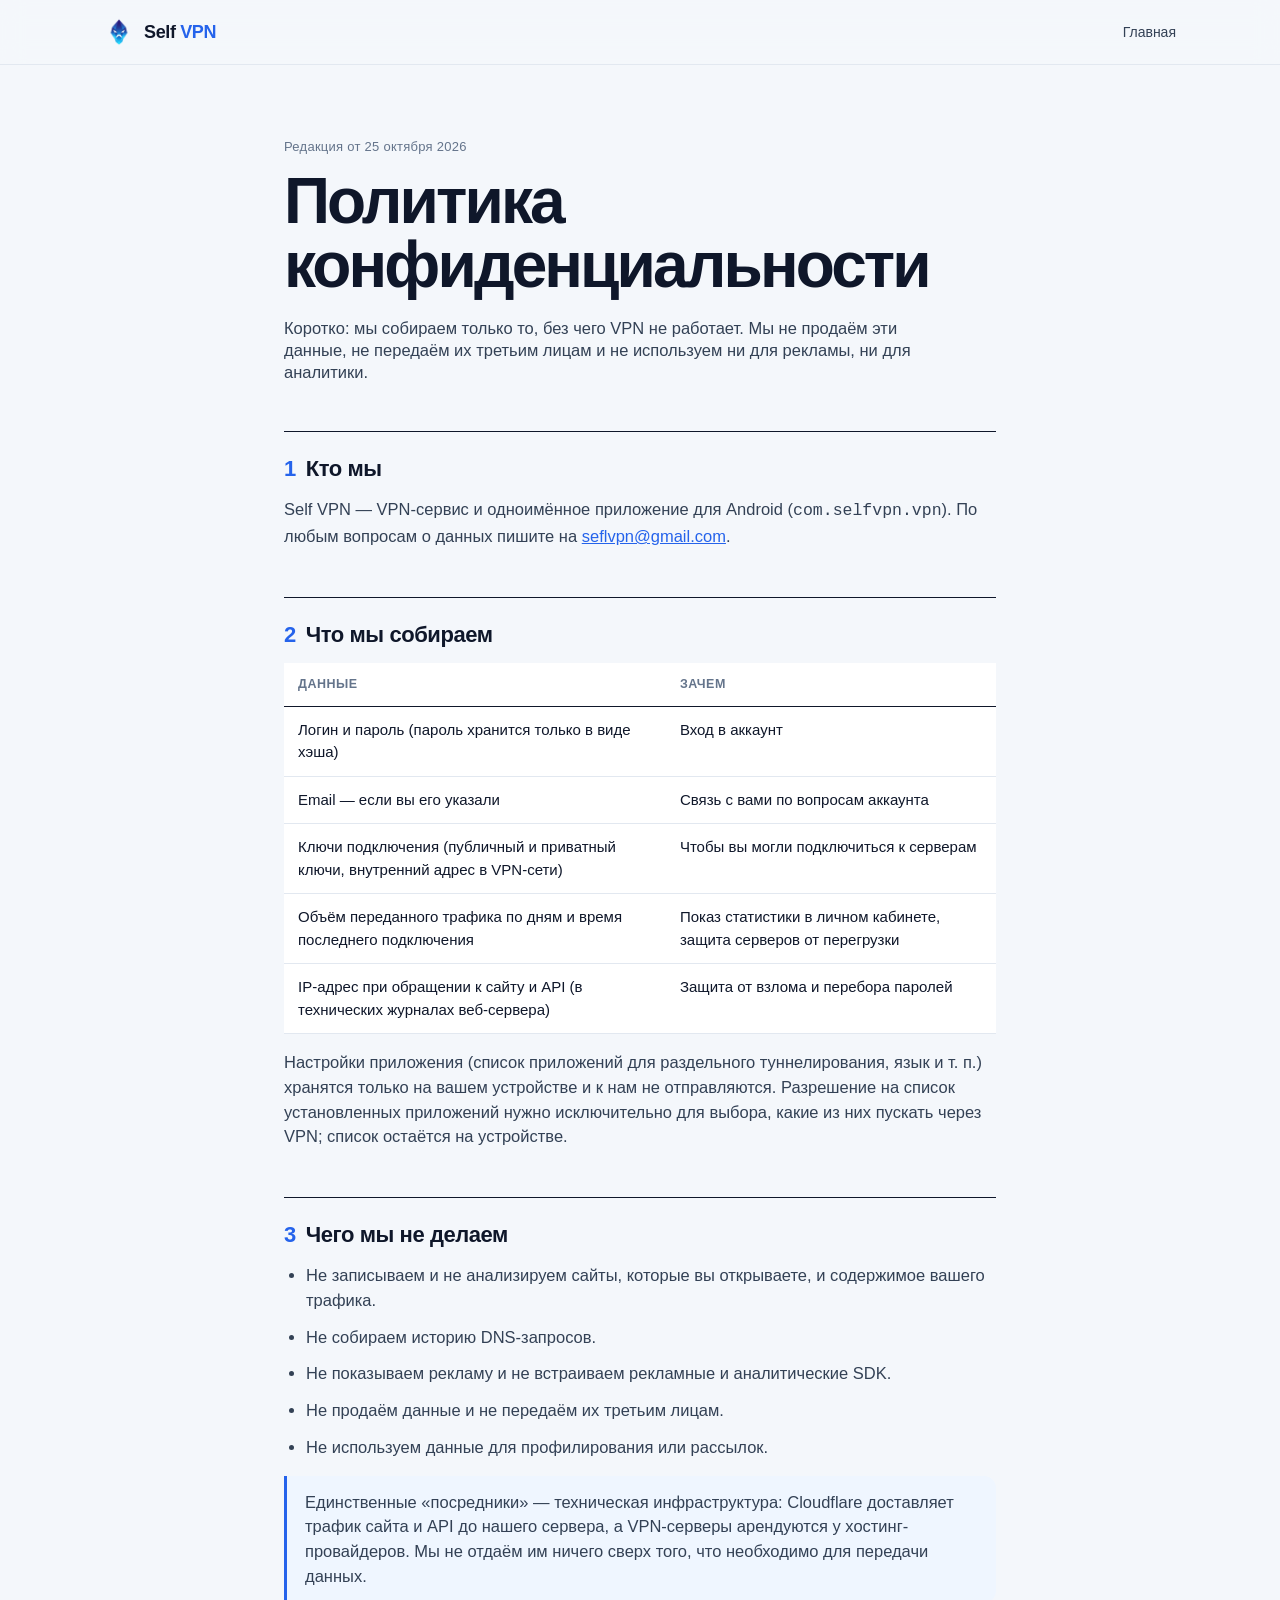
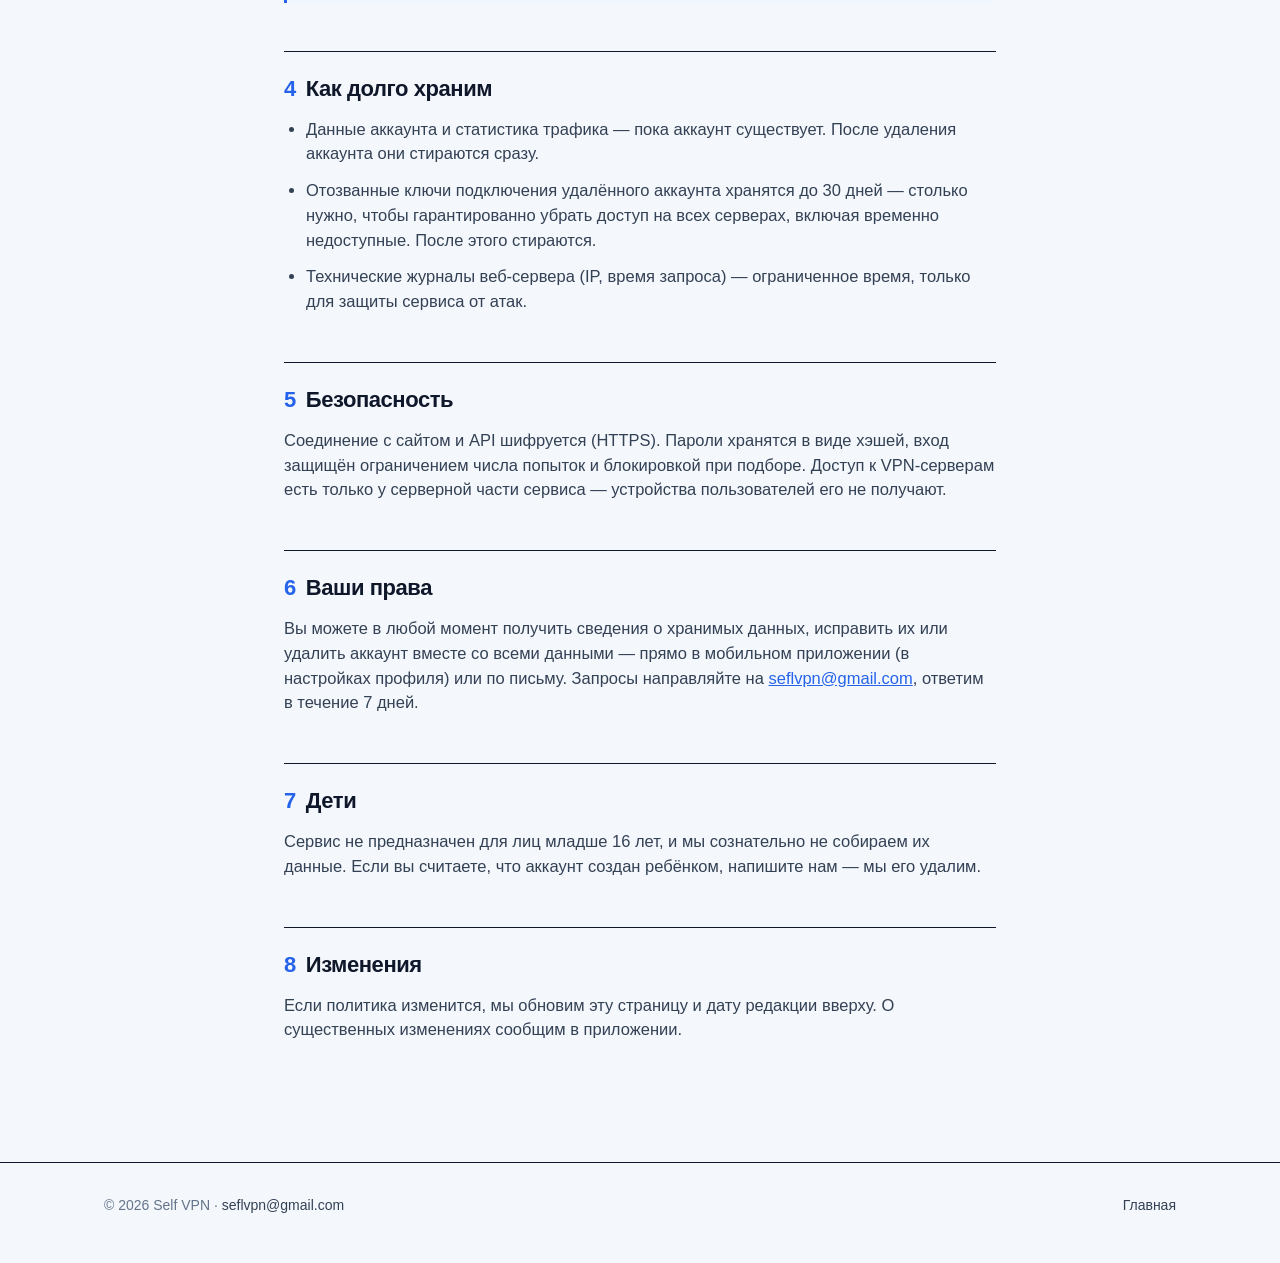
==== commit c32de086: "update privacy policy and landing page content" ====
--- a/privacy.html
+++ b/privacy.html
@@ -27,7 +27,7 @@
 
         <h2><span>1</span>Кто мы</h2>
         <p>Self VPN — VPN-сервис и одноимённое приложение для Android (<code>com.selfvpn.vpn</code>). По любым вопросам
-            о данных пишите на <a href="mailto:seflvpn@paryplay.com">seflvpn@paryplay.com</a>.</p>
+            о данных пишите на <a href="mailto:seflvpn@gmail.com">seflvpn@gmail.com</a>.</p>
 
         <h2><span>2</span>Что мы собираем</h2>
         <table>
@@ -92,7 +92,7 @@
         <h2><span>6</span>Ваши права</h2>
         <p>Вы можете в любой момент получить сведения о хранимых данных, исправить их или удалить аккаунт вместе со
             всеми данными — прямо в мобильном приложении (в настройках профиля) или по письму. Запросы направляйте на <a
-                href="mailto:seflvpn@paryplay.com">seflvpn@paryplay.com</a>, ответим в течение 7 дней.</p>
+                href="mailto:seflvpn@gmail.com">seflvpn@gmail.com</a>, ответим в течение 7 дней.</p>
 
         <h2><span>7</span>Дети</h2>
         <p>Сервис не предназначен для лиц младше 16 лет, и мы сознательно не собираем их данные. Если вы считаете, что
@@ -105,7 +105,7 @@
 
     <footer class="foot">
         <div class="wrap">
-            <div>© 2026 Self VPN · <a href="mailto:seflvpn@paryplay.com">seflvpn@paryplay.com</a></div>
+            <div>© 2026 Self VPN · <a href="mailto:seflvpn@gmail.com">seflvpn@gmail.com</a></div>
             <nav><a href="./">Главная</a></nav>
         </div>
     </footer>
